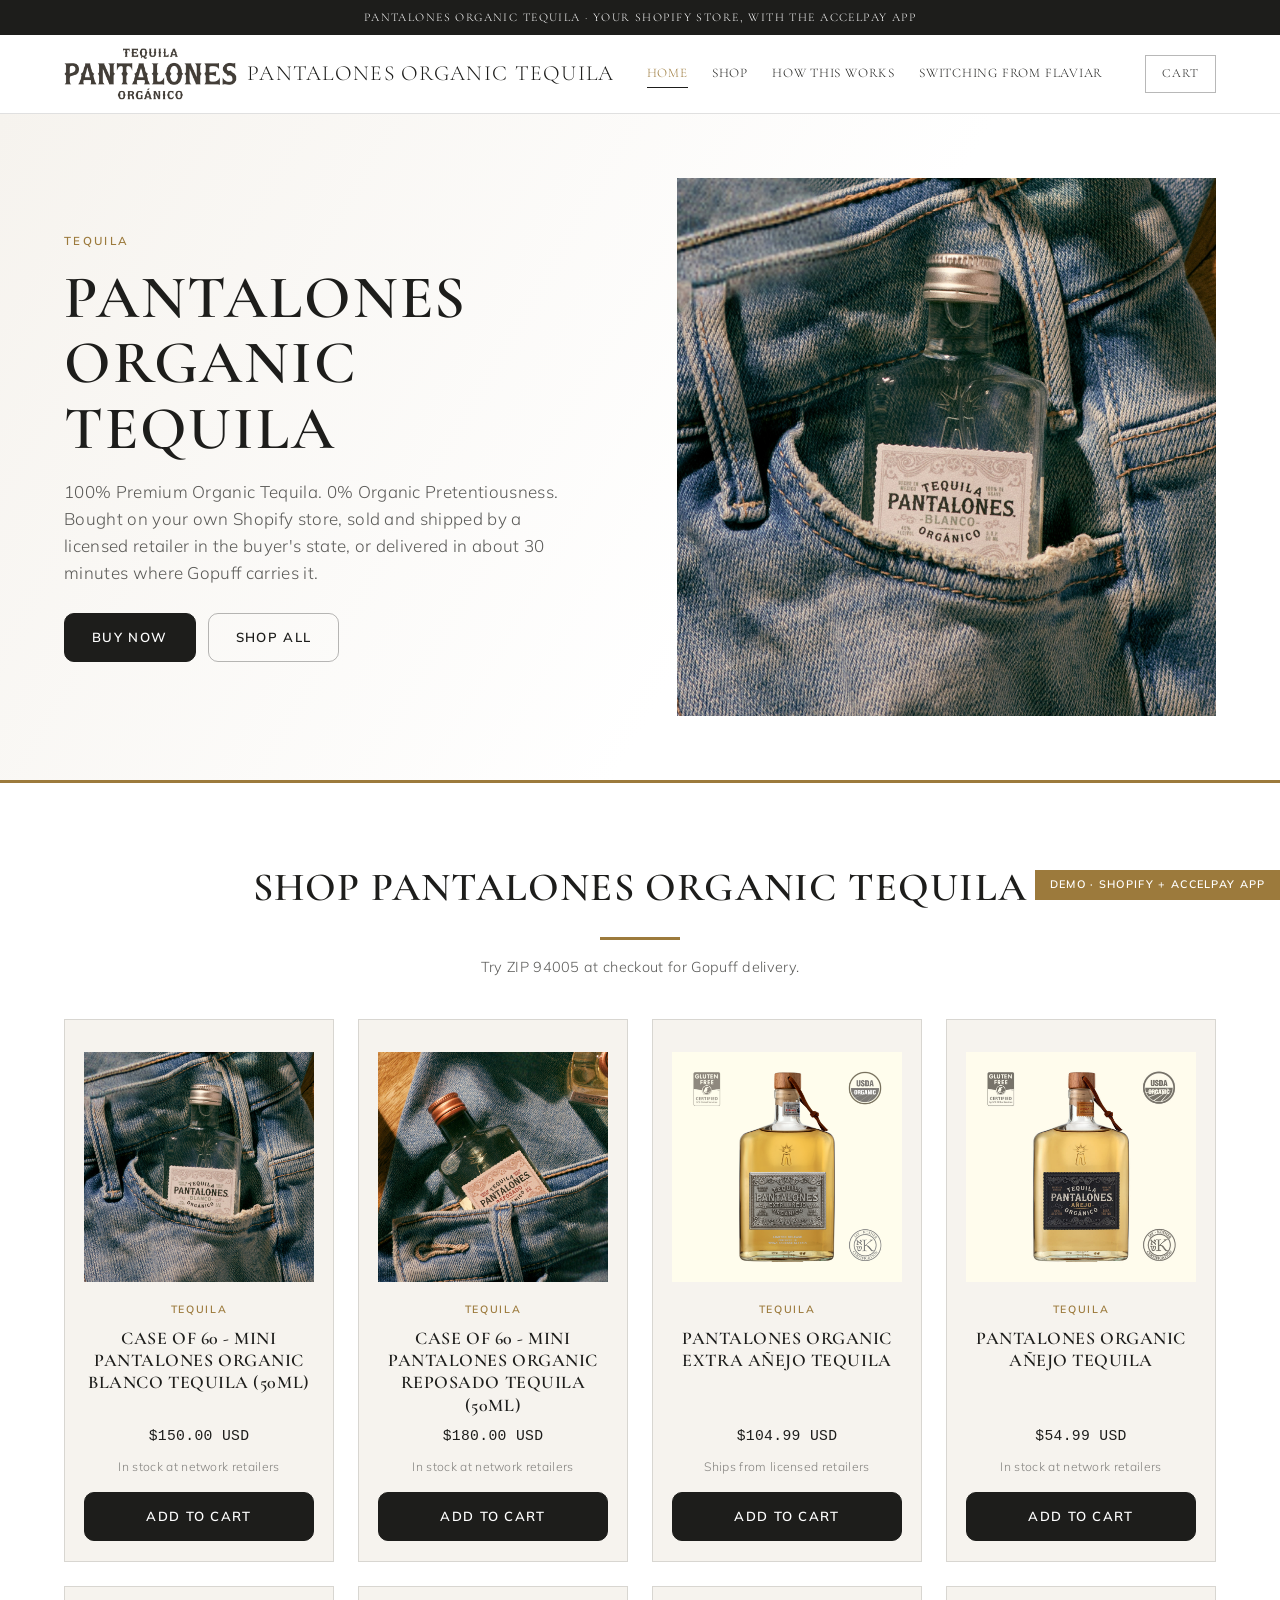
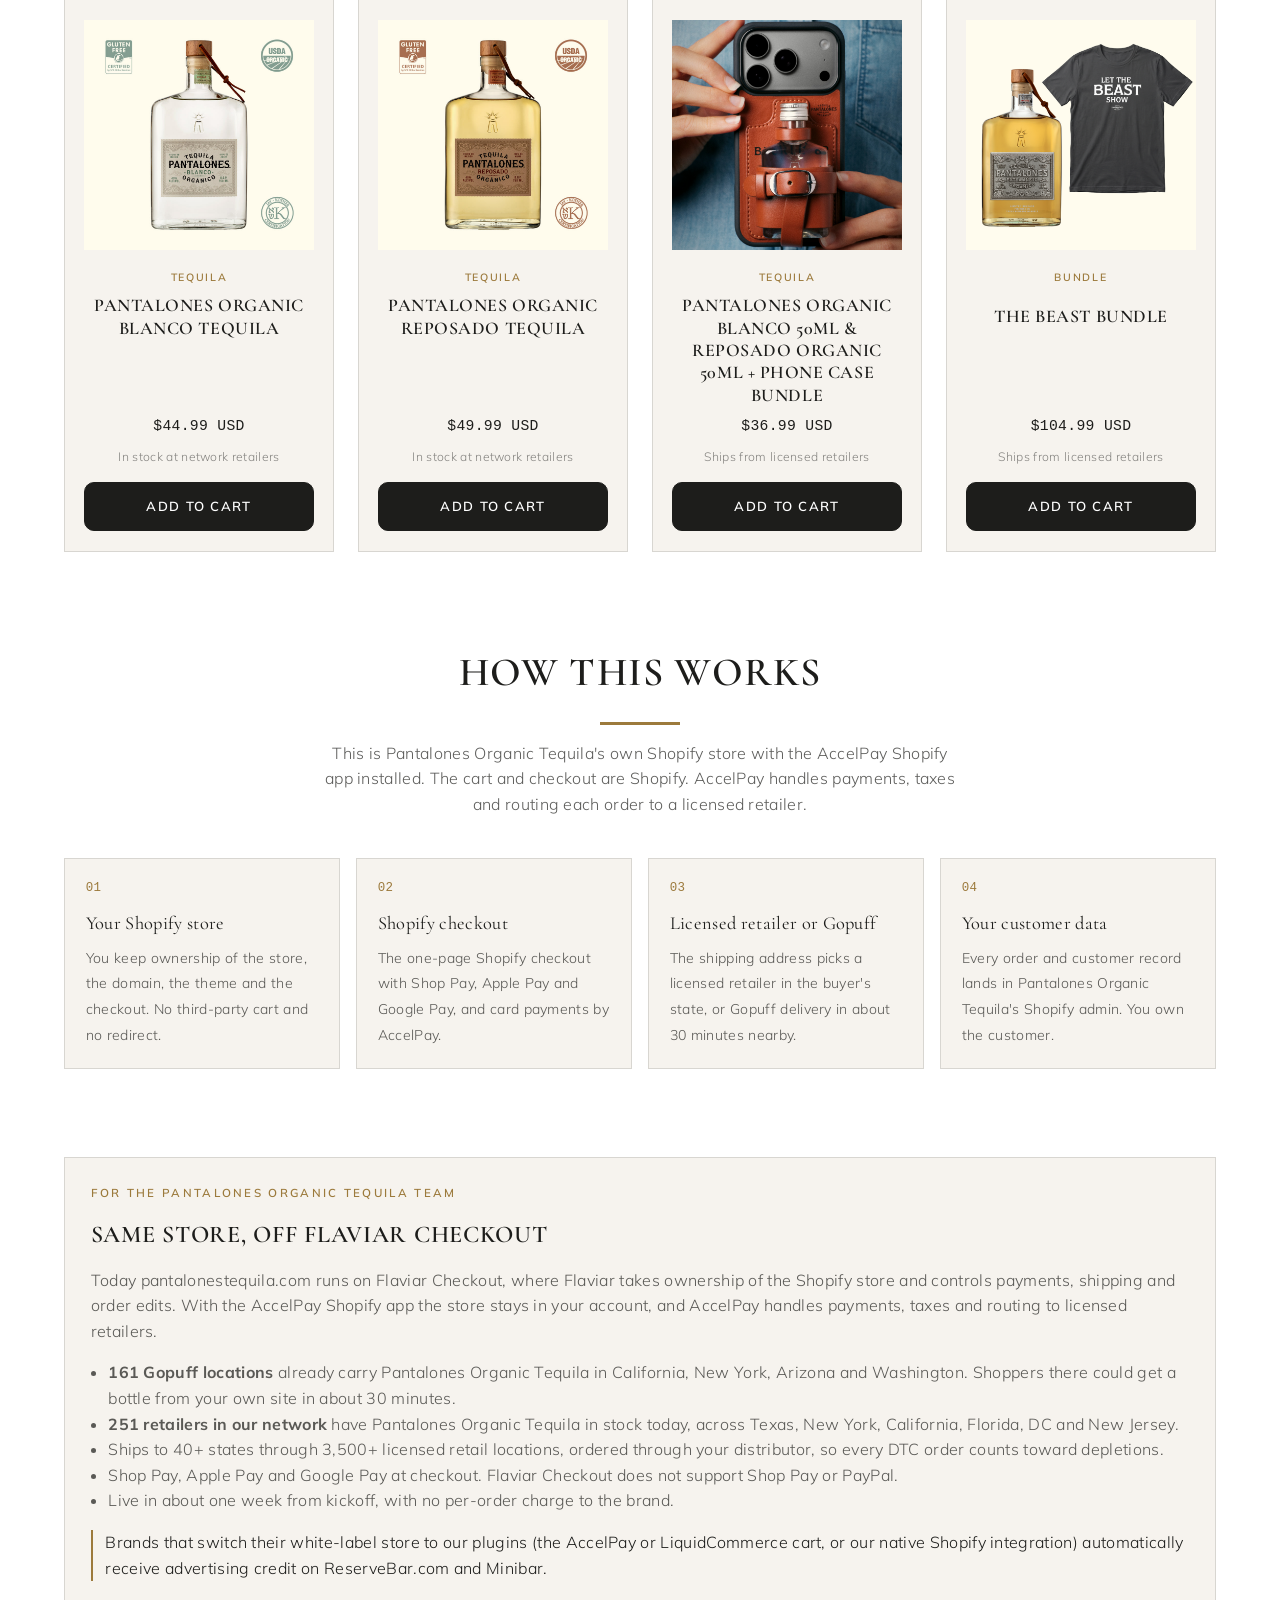
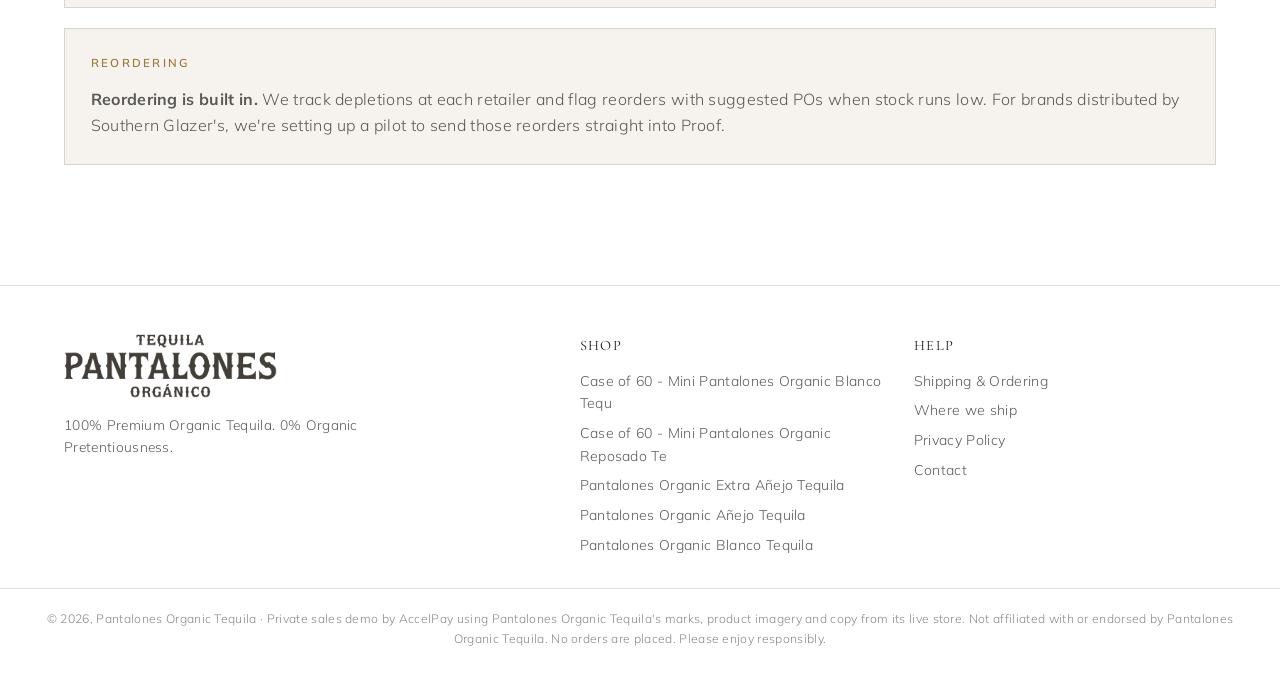
==== index.html @ e1c810d0 "Flaviar switch demo, Nov 2026" ====
<!doctype html>
<html lang="en">
<head>
<meta charset="utf-8">
<meta name="viewport" content="width=device-width,initial-scale=1">
<title>Pantalones Organic Tequila | AccelPay demo</title>
<meta name="robots" content="noindex,nofollow">
<link rel="icon" href="assets/logo.png">
<link rel="preconnect" href="https://fonts.googleapis.com">
<link rel="preconnect" href="https://fonts.gstatic.com" crossorigin>
<link rel="stylesheet" href="https://fonts.googleapis.com/css2?family=Cormorant+Garamond:wght@500;600;700&family=Mulish:wght@300;400;600;700&display=swap">
<link rel="stylesheet" href="styles.css?v=1">
</head>
<body>
<div class="announce">Pantalones Organic Tequila &middot; your Shopify store, with the AccelPay app</div>
<header class="top">
  <div class="hdr">
    <a href="index.html" class="brand-link"><img class="logo" src="assets/logo.png" alt="Pantalones Organic Tequila"><span class="wordmark">Pantalones Organic Tequila</span></a>
    <nav class="main">
      <a href="index.html" aria-current="page">Home</a><a href="index.html#shop">Shop</a><a href="index.html#how">How this works</a><a href="index.html#switch">Switching from Flaviar</a>
    </nav>
    <div class="hdr-actions">
      <button class="burger" id="burger" aria-label="Menu">&#9776;</button>
      <button class="cart-pill" data-cart-toggle aria-label="Open cart">
        <span class="lbl">Cart</span>
        <span class="count" data-cart-count hidden>0</span>
      </button>
    </div>
  </div>
</header>

<section class="hero">
  <div class="hero-inner">
    <div>
      <div class="eyebrow">tequila</div>
      <h1>Pantalones Organic Tequila</h1>
      <p>100% Premium Organic Tequila. 0% Organic Pretentiousness. Bought on your own Shopify store, sold and shipped by a licensed retailer in the buyer's state, or delivered in about 30 minutes where Gopuff carries it.</p>
      <div style="display:flex;gap:.75rem;flex-wrap:wrap"><a class="btn" href="product.html?p=pantalones-blancos-minis-50-ml-case-of-6">Buy now</a><a class="btn ghost" href="#shop">Shop all</a></div>
    </div>
    <div class="shot"><img src="assets/p-pantalones-blancos-minis-50-ml-case-of-6.png" alt="Case of 60 - Mini Pantalones Organic Blanco Tequ"></div>
  </div>
</section>

<section class="band" id="shop">
  <div class="section-head">
    <h2>Shop Pantalones Organic Tequila</h2>
    <div class="rule"></div>
    <p style="font-size:.9rem;color:var(--muted)">Try ZIP 94005 at checkout for Gopuff delivery.</p>
  </div>
  <div class="grid" id="collection-grid"></div>
</section>

<section class="band" id="how" style="padding-top:1rem">
  <div class="section-head">
    <h2>How this works</h2>
    <div class="rule"></div>
    <p>This is Pantalones Organic Tequila's own Shopify store with the AccelPay Shopify app installed. The cart and checkout are Shopify. AccelPay handles payments, taxes and routing each order to a licensed retailer.</p>
  </div>
  <div class="how">
    <div class="step"><span class="n">01</span><b>Your Shopify store</b><span>You keep ownership of the store, the domain, the theme and the checkout. No third-party cart and no redirect.</span></div>
    <div class="step"><span class="n">02</span><b>Shopify checkout</b><span>The one-page Shopify checkout with Shop Pay, Apple Pay and Google Pay, and card payments by AccelPay.</span></div>
    <div class="step"><span class="n">03</span><b>Licensed retailer or Gopuff</b><span>The shipping address picks a licensed retailer in the buyer's state, or Gopuff delivery in about 30 minutes nearby.</span></div>
    <div class="step"><span class="n">04</span><b>Your customer data</b><span>Every order and customer record lands in Pantalones Organic Tequila's Shopify admin. You own the customer.</span></div>
  </div>
</section>

<section class="band" id="switch" style="padding-top:1rem">
  <div class="panel">
    <div class="eyebrow">For the Pantalones Organic Tequila team</div>
    <h2>Same store, off Flaviar Checkout</h2>
    <p style="margin:0 0 1rem">Today pantalonestequila.com runs on Flaviar Checkout, where Flaviar takes ownership of the Shopify store and controls payments, shipping and order edits. With the AccelPay Shopify app the store stays in your account, and AccelPay handles payments, taxes and routing to licensed retailers.</p>
    <ul style="margin:0 0 1rem;padding-left:1.1rem"><li><b>161 Gopuff locations</b> already carry Pantalones Organic Tequila in California, New York, Arizona and Washington. Shoppers there could get a bottle from your own site in about 30 minutes.</li><li><b>251 retailers in our network</b> have Pantalones Organic Tequila in stock today, across Texas, New York, California, Florida, DC and New Jersey.</li><li>Ships to 40+ states through 3,500+ licensed retail locations, ordered through your distributor, so every DTC order counts toward depletions.</li><li>Shop Pay, Apple Pay and Google Pay at checkout. Flaviar Checkout does not support Shop Pay or PayPal.</li><li>Live in about one week from kickoff, with no per-order charge to the brand.</li></ul>
    <p class="credit">Brands that switch their white-label store to our plugins (the AccelPay or LiquidCommerce cart, or our native Shopify integration) automatically receive advertising credit on ReserveBar.com and Minibar.</p>
  </div>
  <div class="panel">
    <div class="eyebrow">Reordering</div>
    <p style="margin:0" class="reorder"><b>Reordering is built in.</b> We track depletions at each retailer and flag reorders with suggested POs when stock runs low. For brands distributed by Southern Glazer's, we're setting up a pilot to send those reorders straight into Proof.</p>
  </div>
</section>
<footer class="site">
  <div class="ft">
    <div>
      <img src="assets/logo.png" alt="Pantalones Organic Tequila" style="height:64px;width:auto">
      <p style="font-size:.86rem;margin-top:1rem;max-width:24rem;color:var(--muted)">100% Premium Organic Tequila. 0% Organic Pretentiousness.</p>
    </div>
    <div><h4>Shop</h4><ul><li><a href="product.html?p=pantalones-blancos-minis-50-ml-case-of-6">Case of 60 - Mini Pantalones Organic Blanco Tequ</a></li><li><a href="product.html?p=pantalones-reposado-minis-50-ml-case-of-">Case of 60 - Mini Pantalones Organic Reposado Te</a></li><li><a href="product.html?p=pantalones-organic-extra-anejo-tequila">Pantalones Organic Extra Añejo Tequila</a></li><li><a href="product.html?p=pantalones-tequila-anejo">Pantalones Organic Añejo Tequila</a></li><li><a href="product.html?p=pantalones-tequila-blanco">Pantalones Organic Blanco Tequila</a></li></ul></div>
    <div><h4>Help</h4><ul>
      <li><a href="index.html#how">Shipping &amp; Ordering</a></li>
      <li><a href="index.html#how">Where we ship</a></li>
      <li><a href="#">Privacy Policy</a></li>
      <li><a href="#">Contact</a></li></ul></div>
  </div>
  <div class="legal-row">
    &copy; 2026, Pantalones Organic Tequila &middot; Private sales demo by AccelPay using Pantalones Organic Tequila's marks, product imagery and copy from its live store. Not affiliated with or endorsed by Pantalones Organic Tequila.
    No orders are placed. Please enjoy responsibly.
  </div>
</footer>

<div class="scrim" id="scrim"></div>
<aside class="drawer" id="drawer" aria-label="Your cart">
  <div class="dh"><h2>Your cart</h2><button class="x" id="drawer-close" aria-label="Close">&times;</button></div>
  <div class="cols"><span>Product</span><span>Total</span></div>
  <div class="items" id="drawer-items"></div>
  <div class="df" id="drawer-foot"></div>
</aside>
<div class="ribbon">Demo &middot; Shopify + AccelPay app</div>
<script src="data.js?v=1"></script>
<script src="app.js?v=1"></script>
</body>
</html>
---- styles.css ----
/* Pantalones Organic Tequila x AccelPay demo. Base: woodsonwhiskey-accelpay-demo. */

:root {
  --black: #ffffff; --panel: #f6f3ee; --panel-2: #ece7df; --ink: #1d1d1b;
  --muted: rgba(29,29,27,.72); --muted-2: rgba(29,29,27,.52); --line: rgba(0,0,0,.12); --line-2: rgba(0,0,0,.28);
  --gold: #1d1d1b; --gold-hi: #9c7a3c; --gold-soft: rgba(0,0,0,.05); --green: #2f6b4f; --red: #c00000;
  --head: #1d1d1b; --btn-ink: #ffffff; --img-bg: #f6f3ee; --drawer-bg: #ffffff; --ann-bg: #1d1d1b; --ann-ink: #ffffff; --co-head-bg: #ffffff;
  --serif: "Cormorant Garamond", Georgia, serif; --sans: "Mulish", -apple-system, BlinkMacSystemFont, "Helvetica Neue", Arial, sans-serif;
  --mono: ui-monospace, SFMono-Regular, Menlo, monospace; --maxw: 1200px; --btn-radius: 10px;
  --cart-glyph: url("data:image/svg+xml;utf8,<svg xmlns='http://www.w3.org/2000/svg' viewBox='0 0 24 24' fill='none' stroke='black' stroke-width='2' stroke-linecap='round' stroke-linejoin='round'><path d='M6 2 3 6v14a2 2 0 0 0 2 2h14a2 2 0 0 0 2-2V6l-3-4z'/><path d='M3 6h18'/><path d='M16 10a4 4 0 0 1-8 0'/></svg>");
}

* { box-sizing: border-box; }
html { scroll-behavior: smooth; }
body {
  margin: 0; background: var(--black); color: var(--ink);
  font-family: var(--sans); font-weight: 300; font-size: 16px; line-height: 1.6;
  letter-spacing: .02em; -webkit-font-smoothing: antialiased;
}
img { max-width: 100%; display: block; }
a { color: inherit; }
button { font: inherit; cursor: pointer; color: inherit; }
:focus-visible { outline: 2px solid var(--gold); outline-offset: 2px; }

/* ---------------------------------------------------------------- header */
.announce {
  background: var(--ann-bg); color: var(--ann-ink); text-align: center;
  font-family: var(--serif); font-size: .74rem; letter-spacing: .12em;
  text-transform: uppercase; padding: .5rem 1rem;
}
header.top { position: sticky; top: 0; z-index: 60; background: var(--black); border-bottom: 1px solid var(--line); }
.hdr { max-width: var(--maxw); margin: 0 auto; padding: .8rem 1.5rem; display: flex; align-items: center; gap: 2rem; }
.hdr img.logo { height: 62px; width: auto; }
nav.main { display: flex; gap: 1.5rem; flex-wrap: wrap; }
nav.main a {
  font-family: var(--serif); font-size: .82rem; letter-spacing: .06em; text-transform: uppercase;
  text-decoration: none; color: var(--head); padding: .2rem 0; border-bottom: 1px solid transparent;
}
nav.main a:hover, nav.main a[aria-current] { color: var(--gold-hi); border-bottom-color: var(--gold); }
.hdr-actions { margin-left: auto; display: flex; align-items: center; gap: .75rem; }
.cart-pill {
  display: inline-flex; align-items: center; gap: .5rem; background: transparent;
  border: 1px solid var(--line-2); color: var(--head); padding: .5rem 1rem;
  font-family: var(--serif); font-size: .78rem; letter-spacing: .08em; text-transform: uppercase;
}
.cart-pill:hover { border-color: var(--gold); color: var(--gold-hi); }
.cart-pill .count {
  background: var(--gold); color: var(--btn-ink); min-width: 1.35rem; height: 1.35rem; border-radius: 999px;
  display: inline-grid; place-items: center; font-family: var(--mono); font-size: .7rem; padding: 0 .3rem;
}
.cart-pill .count[hidden] { display: none; }
.burger { display: none; background: none; border: none; font-size: 1.5rem; line-height: 1; color: var(--head); }

/* ---------------------------------------------------------------- type + buttons */
.eyebrow { font-family: var(--sans); font-size: .72rem; font-weight: 600; letter-spacing: .2em; text-transform: uppercase; color: var(--gold-hi); margin-bottom: .9rem; }
h1, h2, h3 { font-family: var(--serif); font-weight: 400; letter-spacing: .03em; }
.rule { width: 190px; height: 2px; margin: 1.1rem auto 0; background: linear-gradient(90deg, transparent, var(--gold), transparent); }

.btn {
  display: inline-flex; align-items: center; justify-content: center; gap: .5rem;
  background: var(--gold); color: var(--btn-ink); border: 1px solid var(--gold); border-radius: var(--btn-radius, 0);
  padding: .8rem 1.7rem; font-family: var(--sans); font-weight: 600; font-size: .82rem;
  letter-spacing: .1em; text-transform: uppercase; text-decoration: none;
}
.btn:hover { background: var(--gold-hi); border-color: var(--gold-hi); }
.btn.ghost { background: transparent; color: var(--head); border-color: var(--line-2); }
.btn.ghost:hover { border-color: var(--gold); color: var(--gold-hi); }
.btn:disabled { opacity: .4; cursor: not-allowed; }
.btn.block { width: 100%; }

/* ---------------------------------------------------------------- hero */
.hero { position: relative; overflow: hidden; border-bottom: 1px solid var(--line); }
.hero-inner { max-width: var(--maxw); margin: 0 auto; padding: 4rem 1.5rem; display: grid; grid-template-columns: 1.05fr 1fr; gap: 3rem; align-items: center; }
.hero h1 { font-size: clamp(2.3rem, 5.4vw, 3.8rem); line-height: 1.08; margin: 0 0 1rem; text-transform: uppercase; }
.hero p { color: var(--muted); font-size: 1.06rem; margin: 0 0 1.7rem; max-width: 32rem; }
.hero .shot img { width: 100%; max-height: 560px; object-fit: contain; }

/* ---------------------------------------------------------------- sections */
.band { max-width: var(--maxw); margin: 0 auto; padding: 4.5rem 1.5rem; }
.section-head { text-align: center; margin-bottom: 2.5rem; }
.section-head h2 { font-size: clamp(1.8rem, 4vw, 2.5rem); margin: 0; text-transform: uppercase; }
.section-head p { color: var(--muted); margin: 1rem auto 0; max-width: 40rem; }

.grid { display: grid; grid-template-columns: repeat(auto-fill, minmax(240px, 1fr)); gap: 1.5rem; }
.card {
  background: var(--panel); border: 1px solid var(--line); padding: 1.4rem 1.2rem 1.3rem;
  display: flex; flex-direction: column; gap: .55rem; text-align: center; text-decoration: none; color: inherit;
}
.card:hover { border-color: var(--gold); }
.card .shot { height: 250px; display: grid; place-items: center; overflow: hidden; }
.card .shot img { max-height: 250px; width: auto; object-fit: contain; }
.card h3 { font-size: 1.12rem; margin: 0; line-height: 1.25; text-transform: uppercase; min-height: 2.8rem; display: grid; place-items: center; }
.card .tag { font-size: .66rem; font-weight: 600; letter-spacing: .16em; text-transform: uppercase; color: var(--gold-hi); }
.card .price { font-family: var(--mono); font-size: .92rem; margin-top: auto; }
.card .avail { font-size: .76rem; color: var(--muted-2); }

.split { display: grid; grid-template-columns: 1fr 1fr; gap: 3rem; align-items: center; }
.split img { width: 100%; }
.split p { color: var(--muted); }

/* how it works */
.how { display: grid; grid-template-columns: repeat(4, 1fr); gap: 1rem; }
.how .step { border: 1px solid var(--line); padding: 1.3rem; background: var(--panel); }
.how .step b { display: block; font-family: var(--serif); font-weight: 400; font-size: 1.15rem; margin-bottom: .4rem; color: var(--head); }
.how .step span { font-size: .88rem; color: var(--muted); }
.how .step .n { font-family: var(--mono); color: var(--gold-hi); font-size: .78rem; display: block; margin-bottom: .6rem; }

.rb-note {
  display: flex; align-items: center; gap: .75rem; border: 1px solid var(--line); background: var(--panel);
  padding: .7rem .9rem; font-size: .84rem; color: var(--muted);
}
.rb-note b { color: var(--head); font-weight: 600; }
.rb-note a { color: var(--gold-hi); }
.rb-mark { font-family: var(--serif); font-size: .72rem; letter-spacing: .14em; text-transform: uppercase; border: 1px solid var(--gold); color: var(--gold-hi); padding: .2rem .45rem; white-space: nowrap; }

/* ---------------------------------------------------------------- product page (Shopify theme) */
.pdp { display: grid; grid-template-columns: minmax(0,1fr) minmax(0,1fr); gap: 3rem; align-items: start; }
.pdp .gallery { display: flex; flex-direction: column; gap: .8rem; min-width: 0; }
.pdp .gallery .main { background: var(--img-bg); display: grid; place-items: center; min-height: 420px; }
.pdp .gallery .main img { max-height: 560px; width: auto; object-fit: contain; }
.pdp .thumbs { display: flex; gap: .5rem; }
.pdp .thumbs button { width: 64px; height: 64px; border: 1px solid var(--line); background: var(--img-bg); padding: 3px; display: grid; place-items: center; }
.pdp .thumbs button[aria-selected="true"] { border-color: var(--gold); }
.pdp .thumbs img { max-height: 100%; width: auto; }
.pdp .info { display: flex; flex-direction: column; gap: 1rem; min-width: 0; padding-left: 1.5rem; border-left: 1px solid var(--line); }
.pdp h1 { font-size: 2rem; margin: 0; text-transform: uppercase; line-height: 1.15; }
.pdp .price { font-size: 1.05rem; }
.pdp .small { font-size: .8rem; color: var(--muted); }
.pdp .small a { color: var(--gold-hi); }
.pdp .qty-wrap { display: flex; flex-direction: column; gap: .35rem; font-size: .8rem; color: var(--muted); }
.pdp .desc p { color: var(--muted); margin: 0 0 .9rem; font-size: .95rem; }
.pdp .desc b { color: var(--head); font-weight: 600; }
.qty { display: inline-flex; align-items: center; border: 1px solid var(--line-2); width: max-content; }
.qty button { background: none; border: none; width: 2.6rem; min-height: 2.8rem; font-size: 1.1rem; }
.qty span, .qty input { font-family: var(--sans); min-width: 2.2rem; text-align: center; font-size: .95rem; }
.atc { max-width: 380px; }
.fulfil-line { display: flex; gap: .6rem; align-items: flex-start; font-size: .82rem; color: var(--muted); border: 1px solid var(--line); padding: .7rem .8rem; max-width: 460px; }
.fulfil-line img { width: 22px; height: 22px; border-radius: 5px; flex: none; }
.notice { font-size: .85rem; color: var(--muted); border-left: 2px solid var(--gold); padding: .2rem 0 .2rem .75rem; }

/* ---------------------------------------------------------------- Shopify cart drawer (Dawn-style) */
.scrim { position: fixed; inset: 0; background: rgba(0,0,0,.6); opacity: 0; pointer-events: none; transition: opacity .25s; z-index: 90; }
.scrim.on { opacity: 1; pointer-events: auto; }
.drawer { position: fixed; top: 0; right: 0; height: 100%; width: min(420px, 100%); background: var(--drawer-bg); border-left: 1px solid var(--line); z-index: 100; display: flex; flex-direction: column; transform: translateX(100%); transition: transform .28s ease; }
.drawer.on { transform: none; }
.drawer .dh { display: flex; align-items: center; justify-content: space-between; padding: 1.4rem 1.5rem 1rem; }
.drawer .dh h2 { font-size: 1.5rem; margin: 0; }
.drawer .x { background: none; border: none; font-size: 1.7rem; line-height: 1; color: var(--muted); }
.drawer .cols { display: flex; justify-content: space-between; font-size: .66rem; letter-spacing: .12em; text-transform: uppercase; color: var(--muted-2); padding: 0 1.5rem .6rem; border-bottom: 1px solid var(--line); }
.drawer .items { flex: 1; overflow-y: auto; padding: 0 1.5rem; }
.cline { display: grid; grid-template-columns: 76px minmax(0,1fr) auto; gap: 1rem; padding: 1.2rem 0; border-bottom: 1px solid var(--line); }
.cline .im { background: var(--img-bg); display: grid; place-items: center; height: 92px; }
.cline .im img { max-height: 88px; width: auto; }
.cline .nm { font-size: .92rem; line-height: 1.3; }
.cline .pr { font-size: .84rem; color: var(--muted); margin: .2rem 0 .6rem; }
.cline .qrow { display: flex; align-items: center; gap: .6rem; }
.cline .qty button { min-height: 2.2rem; width: 2.2rem; }
.cline .rm { background: none; border: none; color: var(--muted); font-size: 1rem; padding: 0; }
.cline .tot { font-size: .9rem; }
.empty { text-align: center; color: var(--muted); padding: 3rem 1rem; }
.drawer .df { border-top: 1px solid var(--line); padding: 1.2rem 1.5rem 1.5rem; display: flex; flex-direction: column; gap: .7rem; }
.drawer .df .est { display: flex; justify-content: space-between; font-size: 1rem; }
.drawer .df .small { font-size: .78rem; color: var(--muted); }

/* ---------------------------------------------------------------- Shopify one-page checkout */
body.co { background: #fff; color: #141414; font-family: -apple-system, BlinkMacSystemFont, "Segoe UI", Roboto, "Helvetica Neue", Arial, sans-serif; font-weight: 400; letter-spacing: 0; }
.co-head { border-bottom: 1px solid #dedede; background: var(--co-head-bg); }
.co-head .in { max-width: 1100px; margin: 0 auto; padding: .9rem 1.5rem; display: flex; align-items: center; justify-content: space-between; }
.co-head img { height: 54px; width: auto; }
.co-head a.bag { color: var(--gold-hi); font-size: .85rem; text-decoration: none; }
.checkout { display: grid; grid-template-columns: minmax(0,1.15fr) minmax(0,1fr); min-height: calc(100vh - 80px); }
.co-left { padding: 2.2rem clamp(1rem, 4vw, 3.5rem); min-width: 0; }
.co-left .inner { max-width: 560px; margin-left: auto; }
.co-right { background: #f5f5f5; border-left: 1px solid #dedede; padding: 2.2rem clamp(1rem, 3vw, 3rem); min-width: 0; }
.co-right .inner { max-width: 440px; position: sticky; top: 1.5rem; }
.co-h { font-size: 1.3rem; font-weight: 600; margin: 1.8rem 0 .8rem; display: flex; align-items: baseline; justify-content: space-between; gap: 1rem; }
.co-h:first-child { margin-top: 0; }
.co-h small { font-size: .82rem; font-weight: 400; color: #707070; }
.co-field { width: 100%; border: 1px solid #d9d9d9; border-radius: 5px; padding: .85rem .8rem; font: inherit; font-size: .92rem; margin-bottom: .7rem; background: #fff; color: #141414; min-width: 0; }
.co-field:focus { outline: none; border-color: #000; box-shadow: 0 0 0 1px #000; }
.co-row { display: grid; grid-template-columns: 1fr 1fr; gap: .7rem; }
.co-row3 { display: grid; grid-template-columns: 1.3fr 1fr 1fr; gap: .7rem; }
.co-chk { display: flex; gap: .55rem; align-items: center; font-size: .86rem; margin: .1rem 0 .4rem; }
.co-chk input { accent-color: #000; width: 16px; height: 16px; }
.co-empty { background: #f5f5f5; border-radius: 5px; padding: 1rem; font-size: .88rem; color: #707070; }
.rates { border: 1px solid #d9d9d9; border-radius: 5px; overflow: hidden; }
.rate { display: flex; align-items: center; gap: .8rem; padding: .95rem .9rem; border-bottom: 1px solid #d9d9d9; cursor: pointer; }
.rate:last-child { border-bottom: none; }
.rate.on { background: #f6f3ec; box-shadow: inset 0 0 0 1px #000; }
.rate input { accent-color: #000; width: 17px; height: 17px; flex: none; }
.rate .ic { width: 30px; height: 30px; border-radius: 7px; flex: none; }
.rate .t { flex: 1; min-width: 0; font-size: .9rem; }
.rate .t span { display: block; color: #707070; font-size: .8rem; margin-top: .1rem; }
.rate .p { font-size: .9rem; font-weight: 600; white-space: nowrap; }
.callout { display: flex; gap: .55rem; align-items: flex-start; font-size: .78rem; color: #5b4a26; background: #f6f1e6; border: 1px solid #e6dcc6; border-radius: 5px; padding: .6rem .75rem; margin-top: .7rem; }
.callout b { font-weight: 600; }
.callout .dot { width: 8px; height: 8px; border-radius: 50%; background: var(--gold); flex: none; margin-top: .35rem; }
.pay-box { border: 1px solid #d9d9d9; border-radius: 5px; overflow: hidden; }
.pay-box .ph { display: flex; justify-content: space-between; align-items: center; background: #f6f3ec; padding: .85rem .9rem; border-bottom: 1px solid #d9d9d9; font-size: .9rem; box-shadow: inset 0 0 0 1px #000; }
.pay-box .ph .cards { display: flex; gap: .3rem; }
.pay-box .ph .cards span { font-size: .62rem; font-weight: 700; border: 1px solid #cfcfcf; border-radius: 3px; padding: .1rem .3rem; background: #fff; color: #333; }
.pay-box .pb { padding: .9rem; background: #fafafa; }
.pay-btn { width: 100%; background: #000; color: #fff; border: none; border-radius: 5px; padding: 1.1rem; font-size: 1.05rem; font-weight: 600; margin-top: 1.2rem; }
.pay-btn:disabled { opacity: .4; cursor: not-allowed; }
.co-legal { font-size: .76rem; color: #707070; margin-top: .9rem; }
.co-links { display: flex; gap: 1rem; flex-wrap: wrap; font-size: .76rem; color: #707070; border-top: 1px solid #e3e3e3; margin-top: 2rem; padding-top: 1rem; }
.os-item { display: flex; gap: .9rem; align-items: center; padding: .4rem 0 1rem; }
.os-item .im { width: 64px; height: 64px; border: 1px solid #dedede; border-radius: 8px; background: var(--img-bg); position: relative; display: grid; place-items: center; padding: 4px; flex: none; }
.os-item .im img { max-height: 100%; width: auto; }
.os-item .im .q { position: absolute; top: -9px; right: -9px; background: #666; color: #fff; min-width: 21px; height: 21px; border-radius: 11px; font-size: .74rem; display: grid; place-items: center; padding: 0 5px; }
.os-item .nm { flex: 1; min-width: 0; font-size: .88rem; }
.os-item .nm span { display: block; color: #707070; font-size: .78rem; }
.os-item .pr { font-size: .88rem; }
.os-disc { display: flex; gap: .6rem; margin: .6rem 0 1.2rem; }
.os-disc input { flex: 1; min-width: 0; border: 1px solid #d9d9d9; border-radius: 5px; padding: .8rem; font: inherit; font-size: .9rem; }
.os-disc button { border: 1px solid #d9d9d9; background: #ececec; color: #777; border-radius: 5px; padding: 0 1.1rem; font-weight: 600; }
.os-line { display: flex; justify-content: space-between; font-size: .88rem; padding: .3rem 0; gap: 1rem; }
.os-line .m { color: #555; }
.os-line.total { font-size: 1.2rem; font-weight: 600; padding-top: .8rem; }
.os-line.total small { font-size: .74rem; color: #707070; font-weight: 400; margin-right: .4rem; }
.thanks { max-width: 600px; margin: 0 auto; padding: 4rem 1.5rem; text-align: center; }
.thanks h1 { font-size: 2rem; margin: 0 0 .5rem; font-weight: 600; font-family: inherit; letter-spacing: 0; }
.thanks p { color: #555; }
.thanks .num { font-family: var(--mono); color: #000; }

/* express checkout buttons (Shopify accelerated checkout) */
.xpay { display: grid; grid-template-columns: repeat(3, minmax(0,1fr)); gap: .5rem; }
.xpay .xb { height: 42px; border: none; border-radius: 5px; display: flex; align-items: center; justify-content: center; gap: .15rem; font-family: -apple-system, BlinkMacSystemFont, "Segoe UI", Roboto, Arial, sans-serif; font-size: 1.05rem; color: #fff; letter-spacing: 0; text-transform: none; }
.xpay.big .xb { height: 48px; }
.xpay .xb span { font-weight: 500; }
.xpay .shop { background: #5a31f4; }
.xpay .shop b { font-weight: 800; font-style: italic; letter-spacing: -.02em; margin-right: .1rem; }
.xpay .apple { background: #000; border: 1px solid #333; }
.xpay .google { background: #000; border: 1px solid #333; }
.xpay .google .g { font-weight: 700; background: linear-gradient(90deg,#4285f4,#ea4335,#fbbc05,#34a853); -webkit-background-clip: text; background-clip: text; color: transparent; margin-right: .15rem; }
.xp-title { text-align: center; font-size: .85rem; color: #707070; margin-bottom: .6rem; }
.or { display: flex; align-items: center; gap: .8rem; color: #707070; font-size: .78rem; margin: 1.4rem 0 .6rem; }
.or::before, .or::after { content: ""; flex: 1; height: 1px; background: #dedede; }

/* panel on the home page */
.panel { background: var(--panel); border: 1px solid var(--line); padding: 1.6rem; }
.panel + .panel { margin-top: 1.25rem; }
.panel h2 { margin: 0 0 .8rem; font-size: 1.5rem; text-transform: uppercase; }
.panel p, .panel li { color: var(--muted); }
.panel .credit { border-left: 2px solid var(--gold); padding-left: .8rem; margin: 0; color: var(--ink); }

/* ---------------------------------------------------------------- footer */
footer.site { border-top: 1px solid var(--line); margin-top: 3rem; }
.ft { max-width: var(--maxw); margin: 0 auto; padding: 3rem 1.5rem 2rem; display: grid; grid-template-columns: 1.6fr 1fr 1fr; gap: 2rem; }
.ft h4 { font-family: var(--serif); font-weight: 400; font-size: .9rem; letter-spacing: .1em; text-transform: uppercase; color: var(--head); margin: 0 0 .8rem; }
.ft ul { list-style: none; margin: 0; padding: 0; display: flex; flex-direction: column; gap: .45rem; font-size: .88rem; color: var(--muted); }
.ft a { text-decoration: none; }
.ft a:hover { color: var(--gold-hi); }
.legal-row { border-top: 1px solid var(--line); padding: 1.25rem 1.5rem 3rem; text-align: center; font-size: .76rem; color: var(--muted-2); }

.ribbon { position: fixed; right: 0; bottom: 0; z-index: 120; background: var(--gold); color: var(--btn-ink); font-size: .68rem; font-weight: 600; letter-spacing: .12em; text-transform: uppercase; padding: .4rem .9rem; }

/* ---------------------------------------------------------------- responsive */
@media (max-width: 960px) {
  .pdp { grid-template-columns: 1fr; gap: 1.5rem; }
  .pdp .info { padding-left: 0; border-left: 0; }
  .checkout { grid-template-columns: 1fr; }
  .co-right { border-left: 0; border-top: 1px solid #dedede; order: -1; }
  .co-left .inner, .co-right .inner { margin: 0 auto; position: static; }
  .hero-inner, .split { grid-template-columns: 1fr; gap: 2rem; }
  .how { grid-template-columns: 1fr 1fr; }
  .ft { grid-template-columns: 1fr 1fr; }
}
@media (max-width: 720px) {
  .co-row, .co-row3 { grid-template-columns: 1fr; gap: 0; }
  .pdp .gallery .main { min-height: 300px; }
  .pdp .gallery .main img { max-height: 340px; }
  .hdr { padding: .6rem 1rem; gap: .75rem; position: relative; }
  .hdr img.logo { height: 46px; }
  nav.main { display: none; }
  nav.main.open { display: flex; flex-direction: column; position: absolute; top: 100%; left: 0; right: 0; background: var(--black); border-bottom: 1px solid var(--line); padding: 1rem 1.5rem; gap: .9rem; }
  .burger { display: block; }
  .hdr-actions { margin-left: auto; }
  .cart-pill { padding: .5rem .8rem; }
  .cart-pill .lbl { display: none; }
  .cart-pill::before { content: ""; width: 1rem; height: 1rem; flex: none; background: currentColor; -webkit-mask: var(--cart-glyph) center/contain no-repeat; mask: var(--cart-glyph) center/contain no-repeat; }
  .band { padding: 3rem 1rem; }
  .hero-inner { padding: 2.5rem 1rem; }
  .how { grid-template-columns: 1fr; }
  .ft { grid-template-columns: 1fr; padding: 2.5rem 1rem 1.5rem; }
  .rb-note { flex-wrap: wrap; }
}


.brand-link { display: flex; align-items: center; gap: .6rem; text-decoration: none; }
.hdr img.logo { height: 52px; max-width: 200px; object-fit: contain; }
.wordmark { font-family: var(--serif); font-size: 1.35rem; letter-spacing: .06em; text-transform: uppercase; color: var(--head); white-space: nowrap; }
.co-head img { height: 44px; max-width: 200px; object-fit: contain; }
h1, h2, h3 { font-weight: 600; }
.hero { background: linear-gradient(120deg, var(--panel) 0%, var(--black) 60%); border-bottom: 3px solid var(--gold-hi); }
.rule { background: var(--gold-hi); height: 3px; width: 80px; }
.card .shot { background: var(--img-bg); }
.card:hover { border-color: var(--gold-hi); }
.btn:hover, .btn.ghost:hover { filter: brightness(1.15); }
.panel .credit { border-left-color: var(--gold-hi); }
.ribbon { background: var(--gold-hi); color: #fff; }
.cart-pill .count { background: var(--gold-hi); color: #fff; }
.callout .dot { background: var(--gold-hi); }
@media (max-width: 720px) { .wordmark { display: none; } }
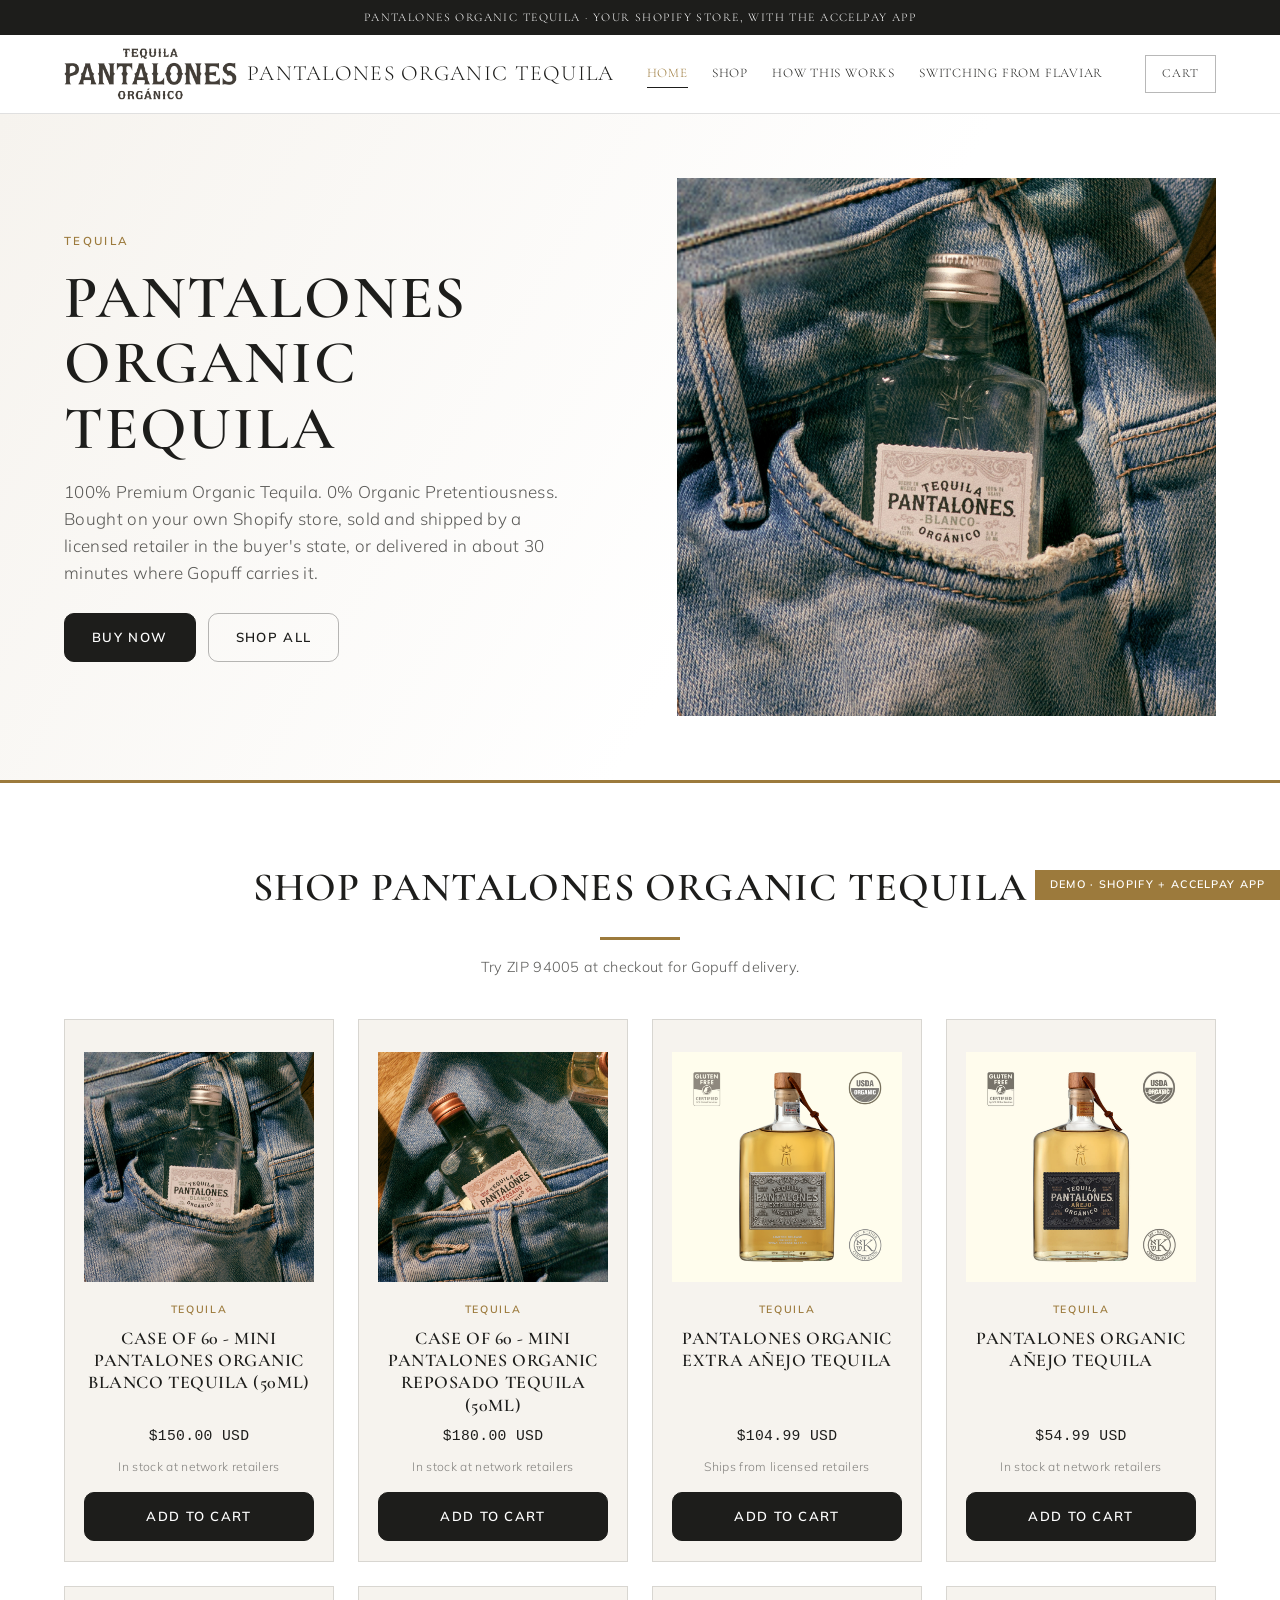
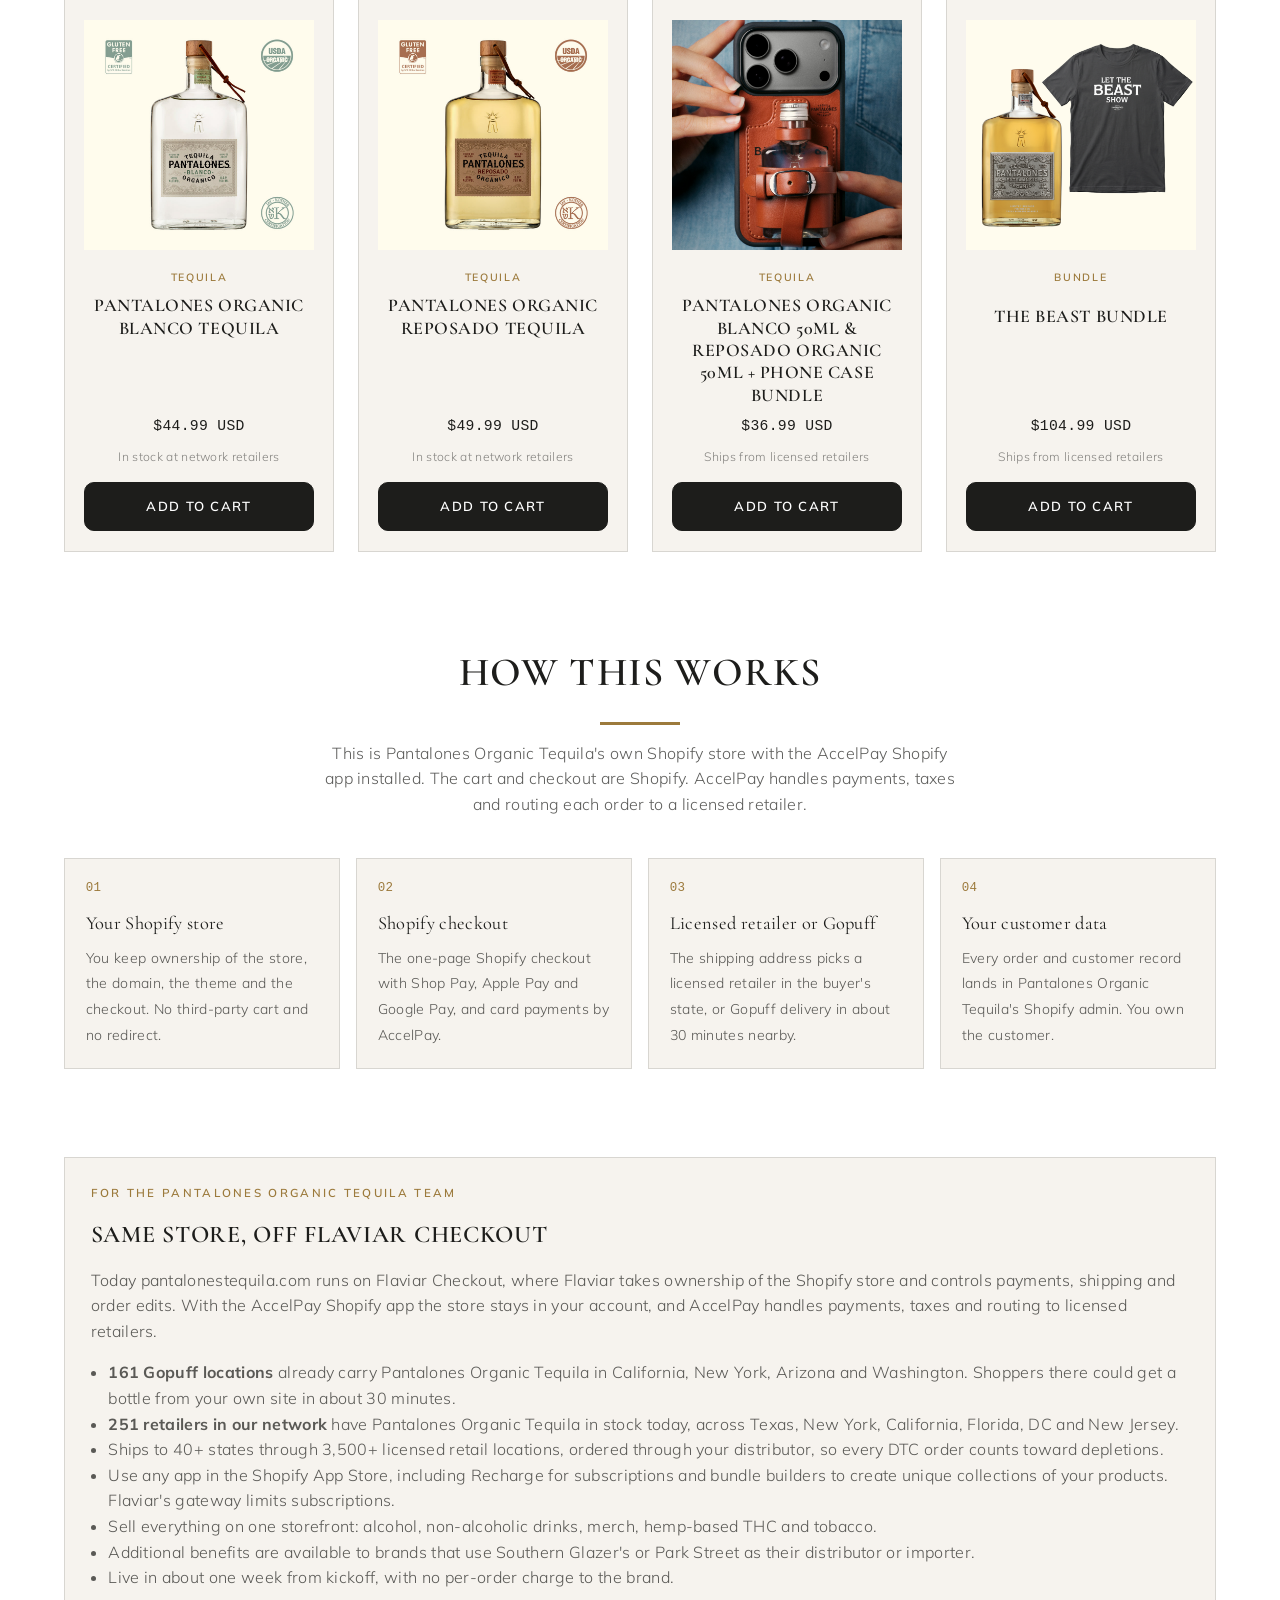
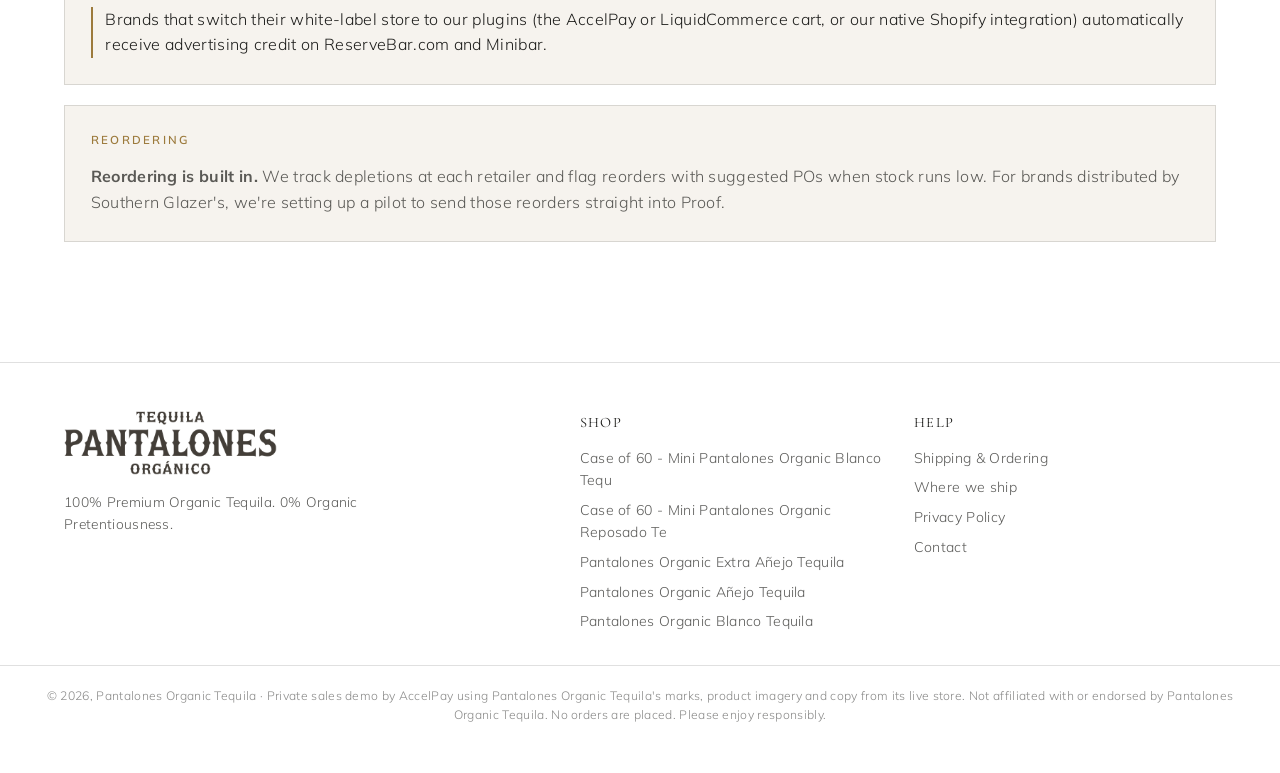
==== commit 132797c3: "Update value props: Shopify apps, multi-category, distributor benefits" ====
--- a/index.html
+++ b/index.html
@@ -69,7 +69,7 @@
     <div class="eyebrow">For the Pantalones Organic Tequila team</div>
     <h2>Same store, off Flaviar Checkout</h2>
     <p style="margin:0 0 1rem">Today pantalonestequila.com runs on Flaviar Checkout, where Flaviar takes ownership of the Shopify store and controls payments, shipping and order edits. With the AccelPay Shopify app the store stays in your account, and AccelPay handles payments, taxes and routing to licensed retailers.</p>
-    <ul style="margin:0 0 1rem;padding-left:1.1rem"><li><b>161 Gopuff locations</b> already carry Pantalones Organic Tequila in California, New York, Arizona and Washington. Shoppers there could get a bottle from your own site in about 30 minutes.</li><li><b>251 retailers in our network</b> have Pantalones Organic Tequila in stock today, across Texas, New York, California, Florida, DC and New Jersey.</li><li>Ships to 40+ states through 3,500+ licensed retail locations, ordered through your distributor, so every DTC order counts toward depletions.</li><li>Shop Pay, Apple Pay and Google Pay at checkout. Flaviar Checkout does not support Shop Pay or PayPal.</li><li>Live in about one week from kickoff, with no per-order charge to the brand.</li></ul>
+    <ul style="margin:0 0 1rem;padding-left:1.1rem"><li><b>161 Gopuff locations</b> already carry Pantalones Organic Tequila in California, New York, Arizona and Washington. Shoppers there could get a bottle from your own site in about 30 minutes.</li><li><b>251 retailers in our network</b> have Pantalones Organic Tequila in stock today, across Texas, New York, California, Florida, DC and New Jersey.</li><li>Ships to 40+ states through 3,500+ licensed retail locations, ordered through your distributor, so every DTC order counts toward depletions.</li><li>Use any app in the Shopify App Store, including Recharge for subscriptions and bundle builders to create unique collections of your products. Flaviar's gateway limits subscriptions.</li><li>Sell everything on one storefront: alcohol, non-alcoholic drinks, merch, hemp-based THC and tobacco.</li><li>Additional benefits are available to brands that use Southern Glazer's or Park Street as their distributor or importer.</li><li>Live in about one week from kickoff, with no per-order charge to the brand.</li></ul>
     <p class="credit">Brands that switch their white-label store to our plugins (the AccelPay or LiquidCommerce cart, or our native Shopify integration) automatically receive advertising credit on ReserveBar.com and Minibar.</p>
   </div>
   <div class="panel">
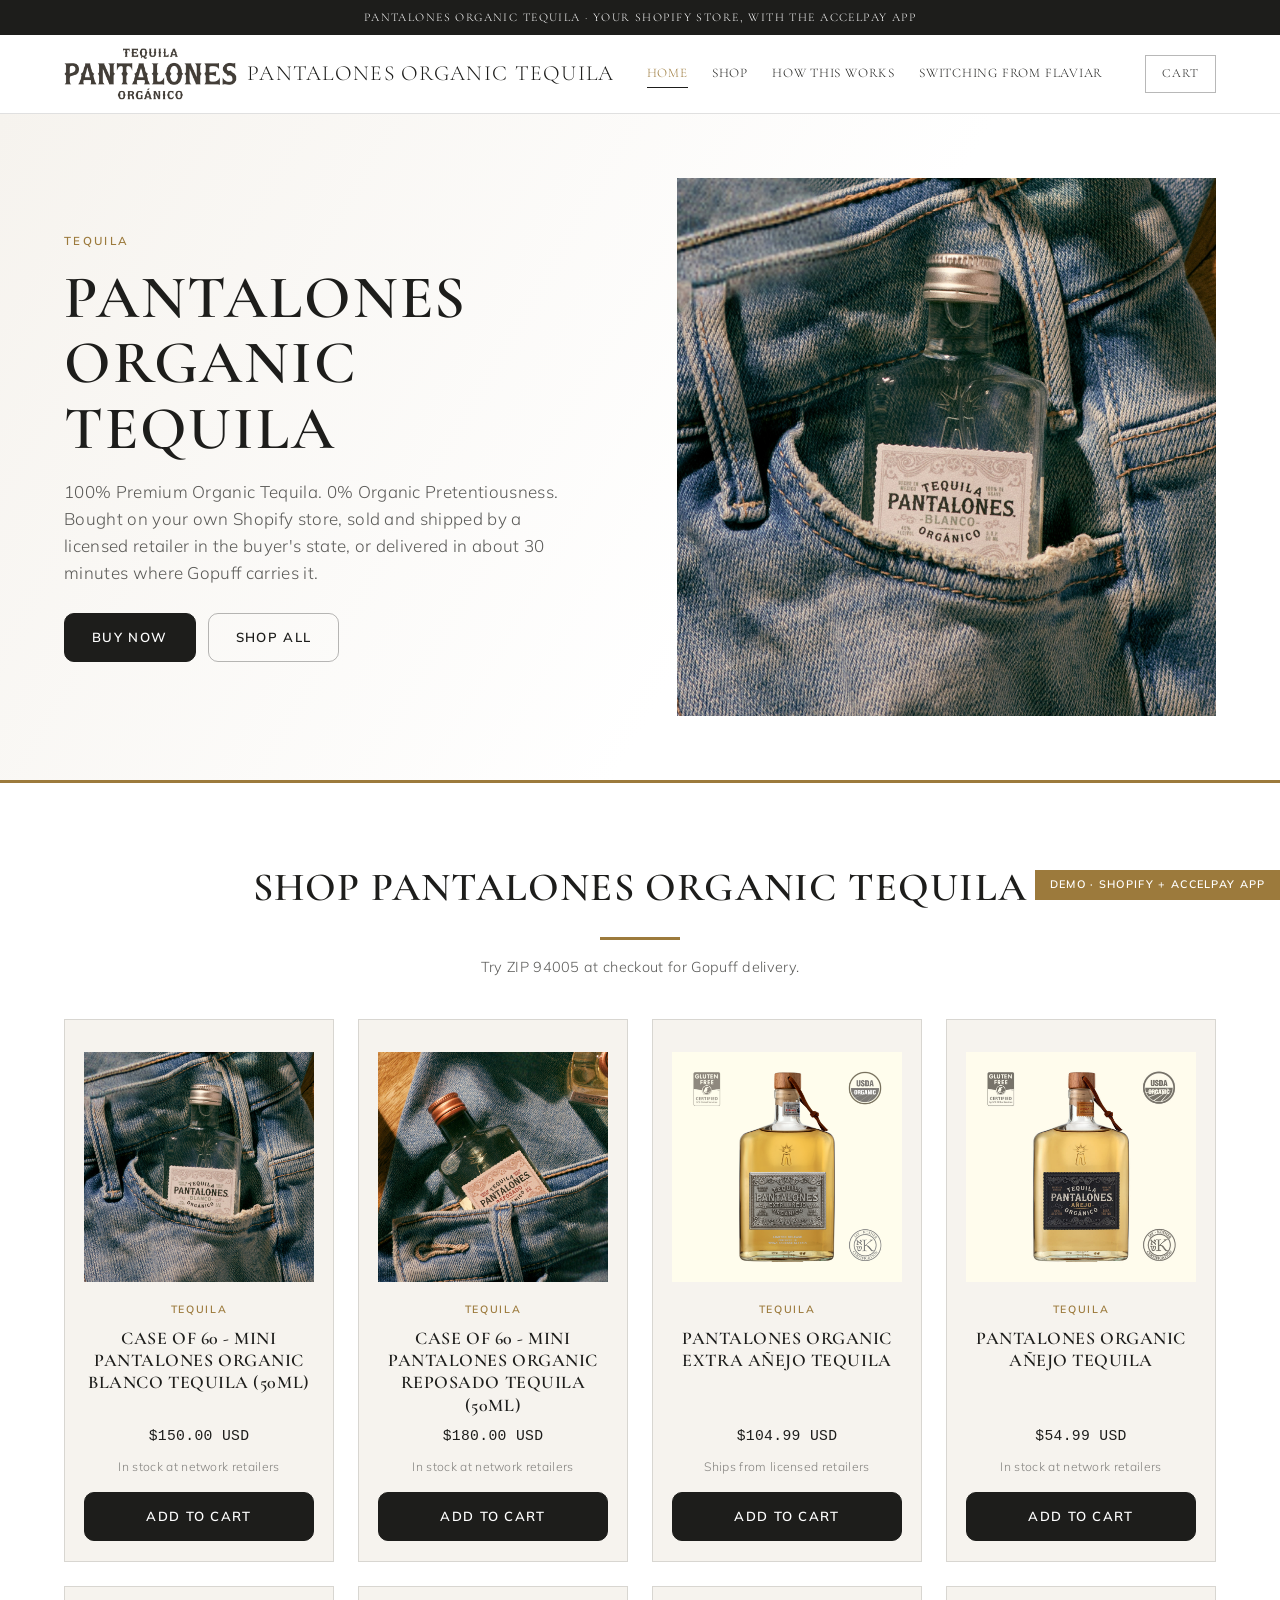
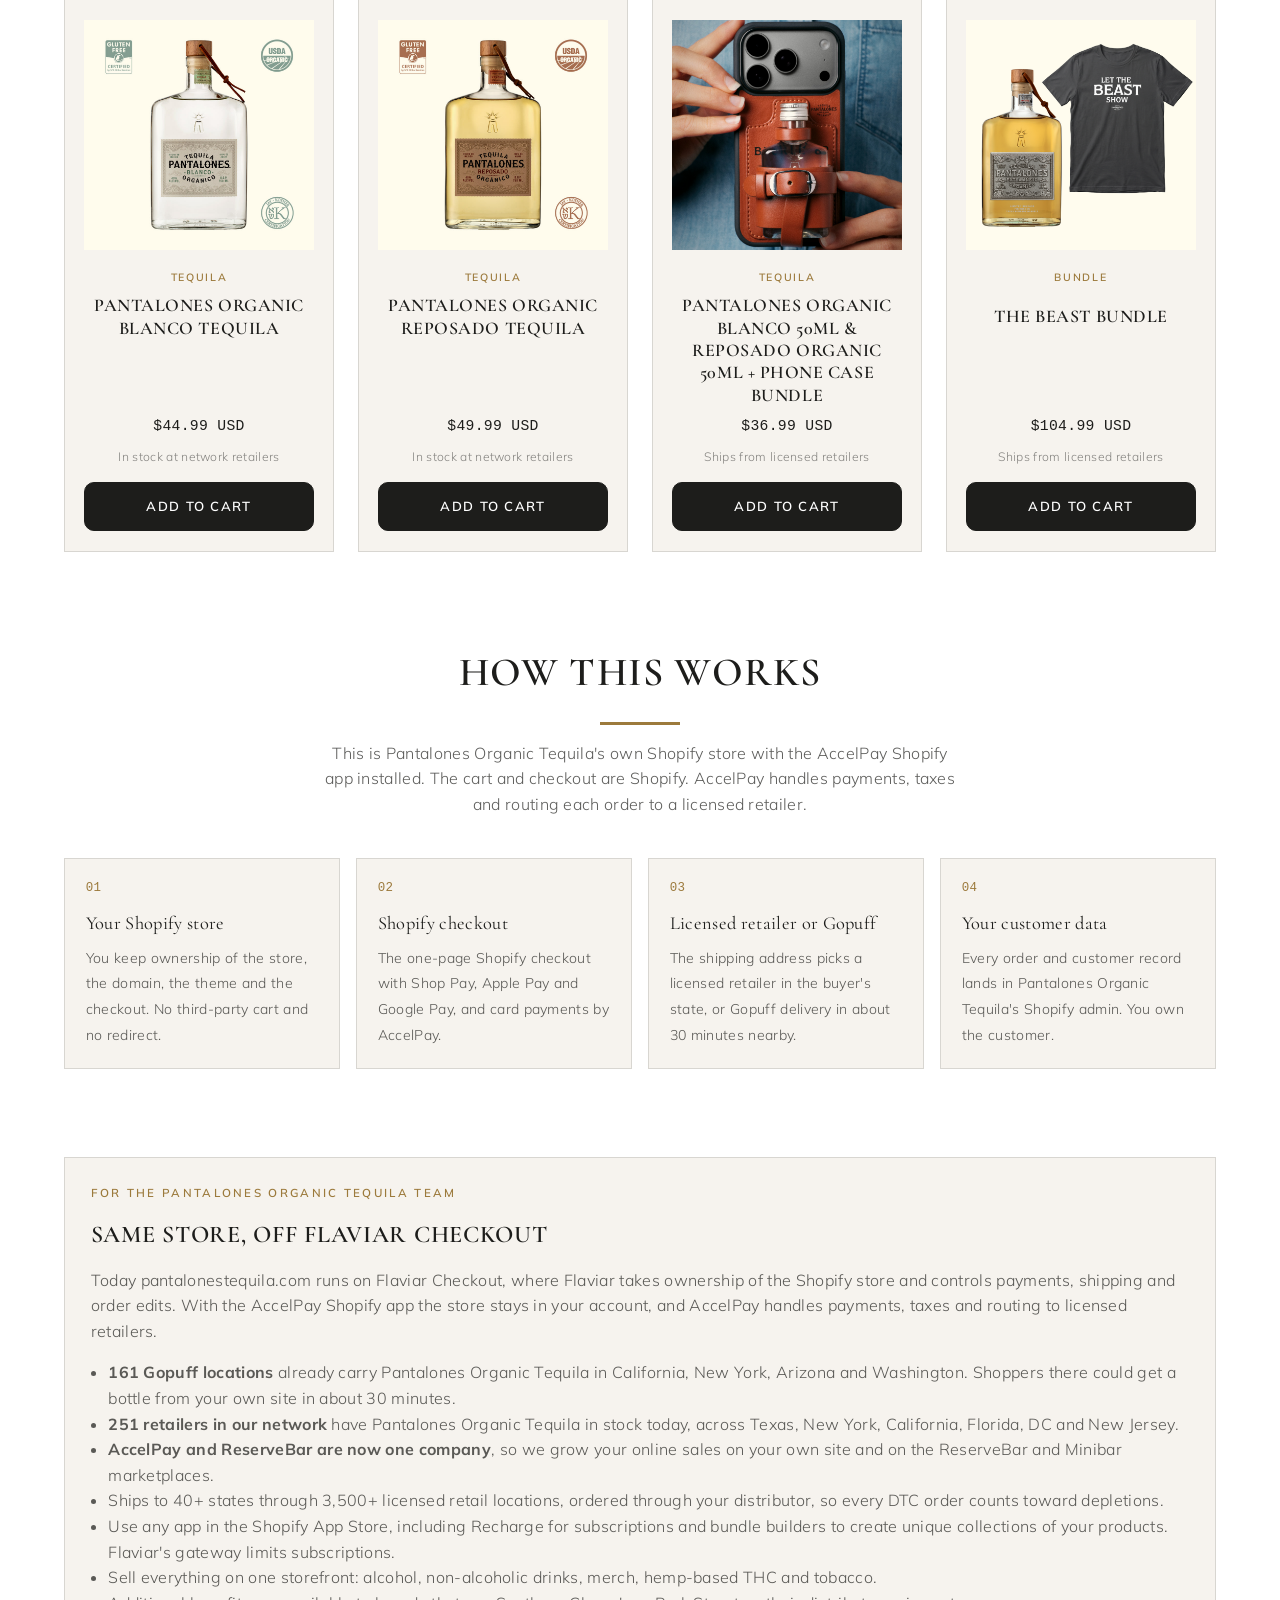
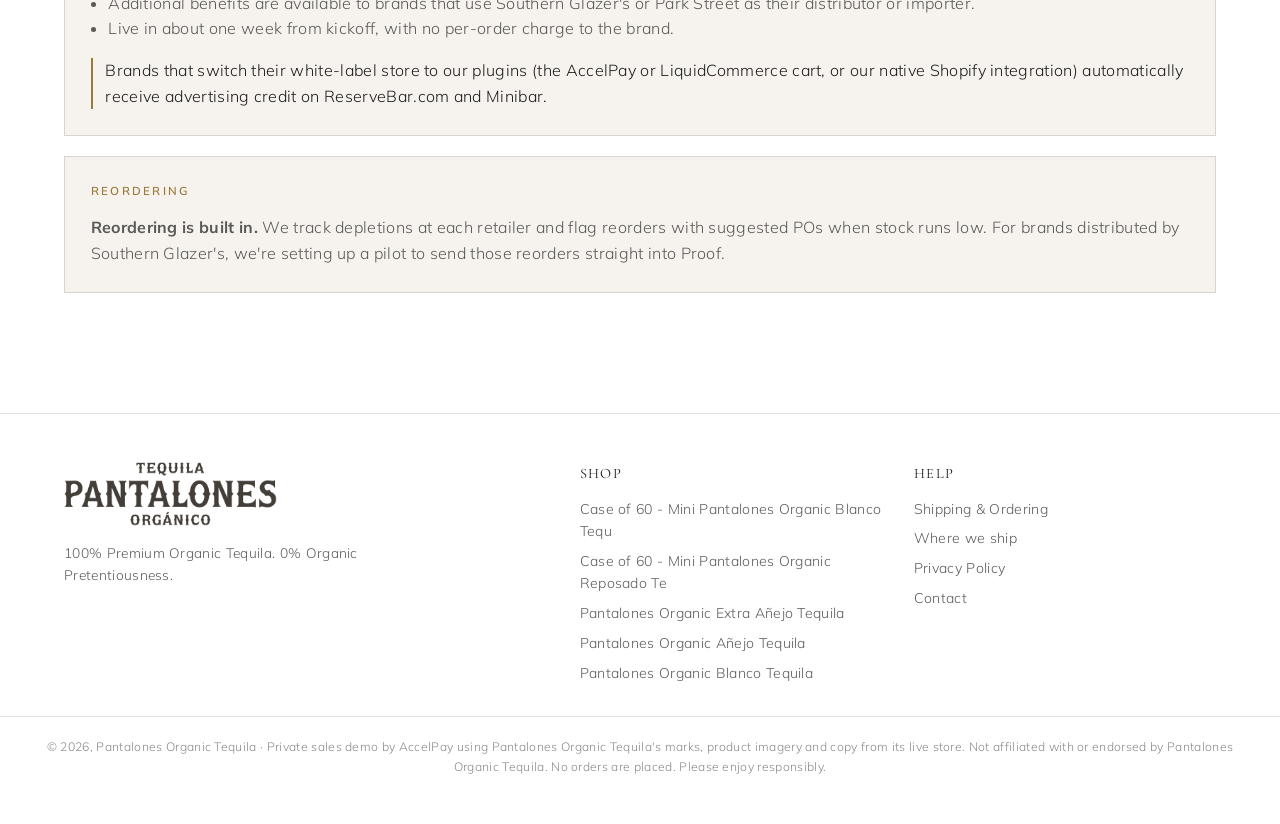
==== commit 822a3ebf: "Lead with AccelPay + ReserveBar one-company value prop" ====
--- a/index.html
+++ b/index.html
@@ -69,7 +69,7 @@
     <div class="eyebrow">For the Pantalones Organic Tequila team</div>
     <h2>Same store, off Flaviar Checkout</h2>
     <p style="margin:0 0 1rem">Today pantalonestequila.com runs on Flaviar Checkout, where Flaviar takes ownership of the Shopify store and controls payments, shipping and order edits. With the AccelPay Shopify app the store stays in your account, and AccelPay handles payments, taxes and routing to licensed retailers.</p>
-    <ul style="margin:0 0 1rem;padding-left:1.1rem"><li><b>161 Gopuff locations</b> already carry Pantalones Organic Tequila in California, New York, Arizona and Washington. Shoppers there could get a bottle from your own site in about 30 minutes.</li><li><b>251 retailers in our network</b> have Pantalones Organic Tequila in stock today, across Texas, New York, California, Florida, DC and New Jersey.</li><li>Ships to 40+ states through 3,500+ licensed retail locations, ordered through your distributor, so every DTC order counts toward depletions.</li><li>Use any app in the Shopify App Store, including Recharge for subscriptions and bundle builders to create unique collections of your products. Flaviar's gateway limits subscriptions.</li><li>Sell everything on one storefront: alcohol, non-alcoholic drinks, merch, hemp-based THC and tobacco.</li><li>Additional benefits are available to brands that use Southern Glazer's or Park Street as their distributor or importer.</li><li>Live in about one week from kickoff, with no per-order charge to the brand.</li></ul>
+    <ul style="margin:0 0 1rem;padding-left:1.1rem"><li><b>161 Gopuff locations</b> already carry Pantalones Organic Tequila in California, New York, Arizona and Washington. Shoppers there could get a bottle from your own site in about 30 minutes.</li><li><b>251 retailers in our network</b> have Pantalones Organic Tequila in stock today, across Texas, New York, California, Florida, DC and New Jersey.</li><li><b>AccelPay and ReserveBar are now one company</b>, so we grow your online sales on your own site and on the ReserveBar and Minibar marketplaces.</li><li>Ships to 40+ states through 3,500+ licensed retail locations, ordered through your distributor, so every DTC order counts toward depletions.</li><li>Use any app in the Shopify App Store, including Recharge for subscriptions and bundle builders to create unique collections of your products. Flaviar's gateway limits subscriptions.</li><li>Sell everything on one storefront: alcohol, non-alcoholic drinks, merch, hemp-based THC and tobacco.</li><li>Additional benefits are available to brands that use Southern Glazer's or Park Street as their distributor or importer.</li><li>Live in about one week from kickoff, with no per-order charge to the brand.</li></ul>
     <p class="credit">Brands that switch their white-label store to our plugins (the AccelPay or LiquidCommerce cart, or our native Shopify integration) automatically receive advertising credit on ReserveBar.com and Minibar.</p>
   </div>
   <div class="panel">
